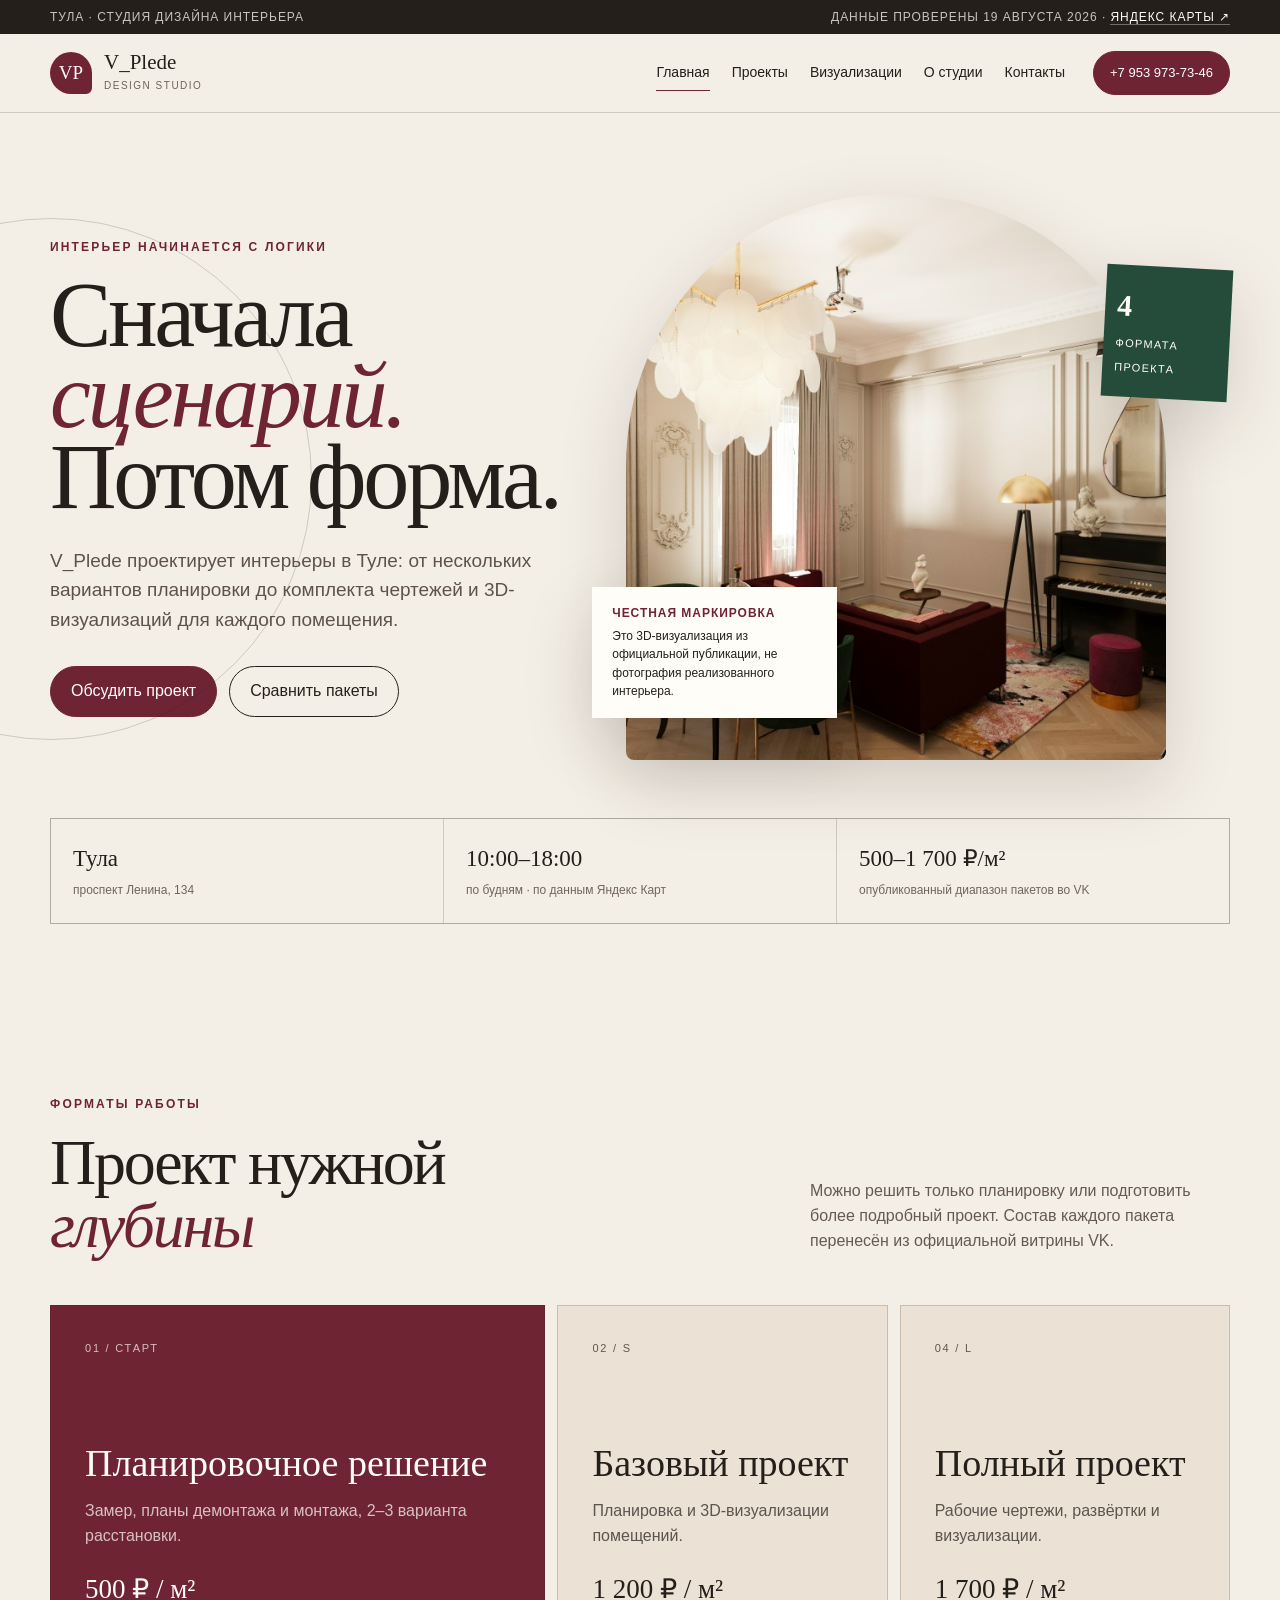
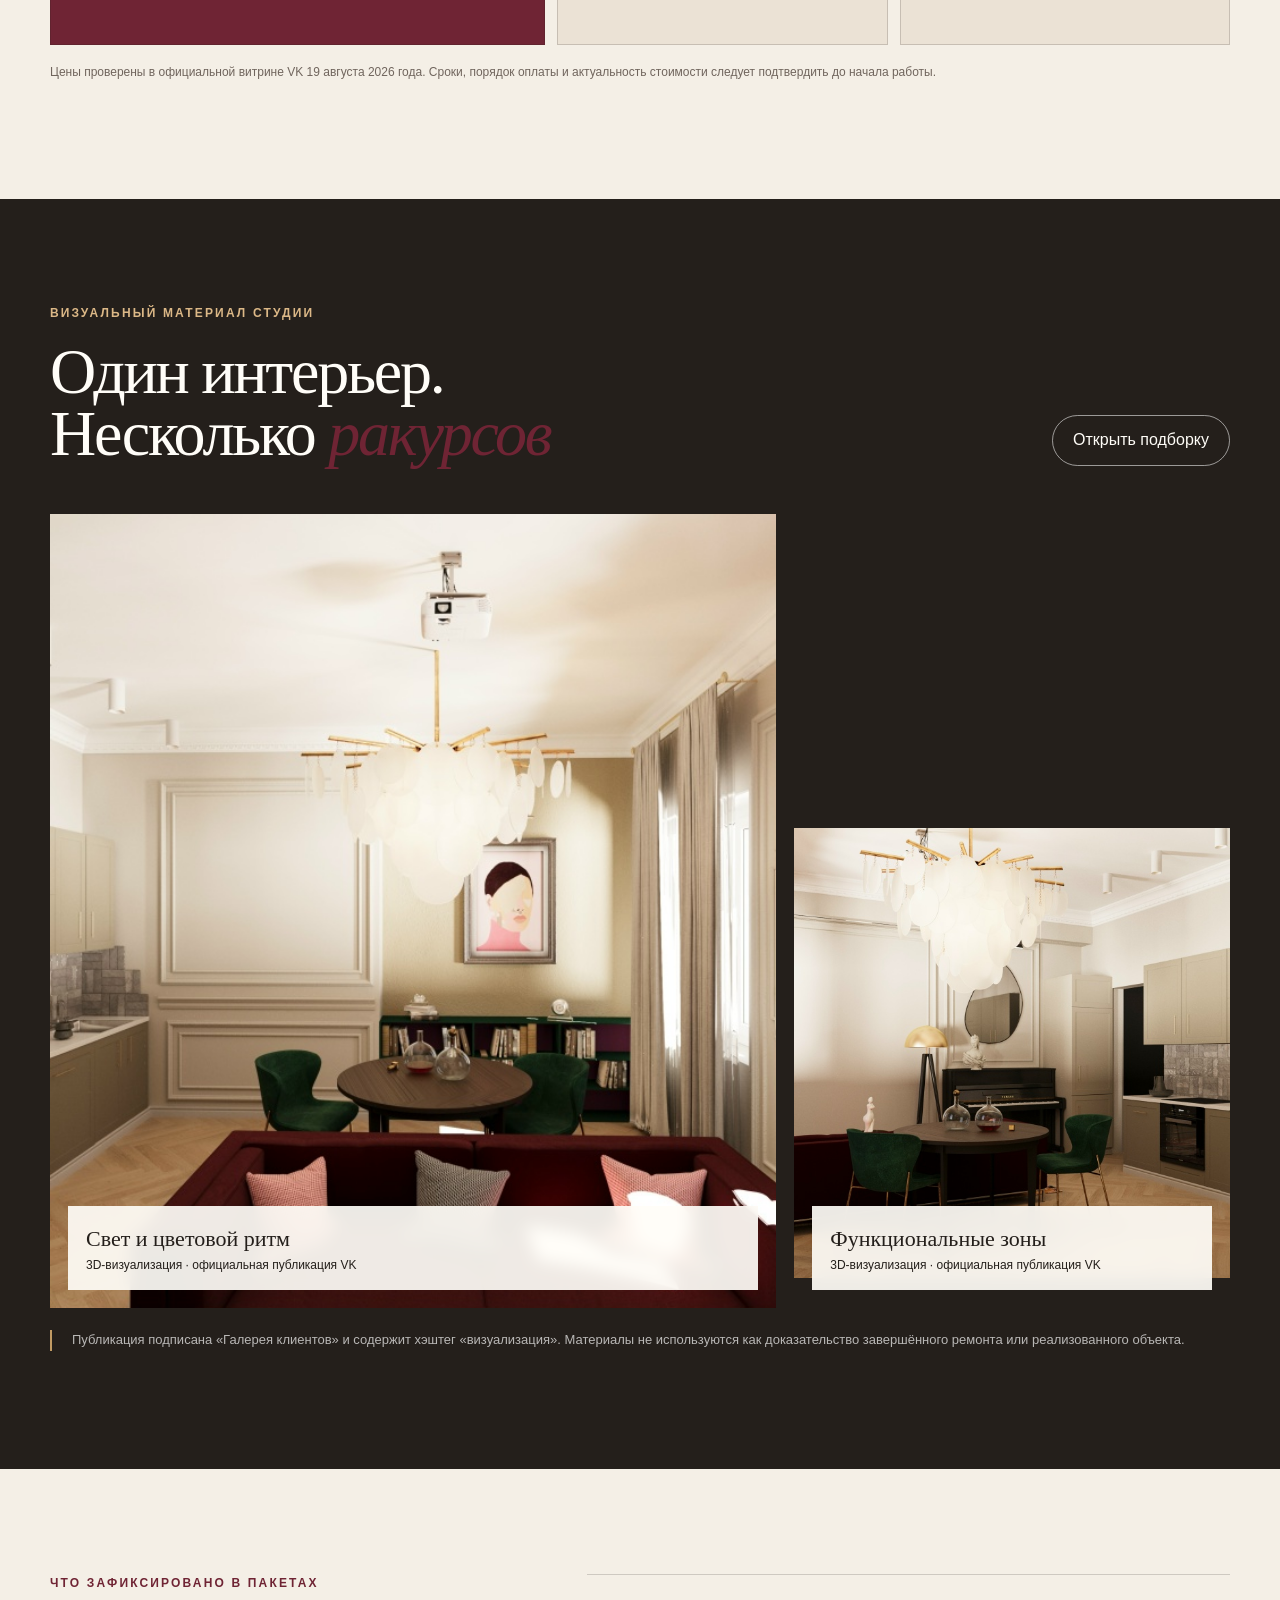
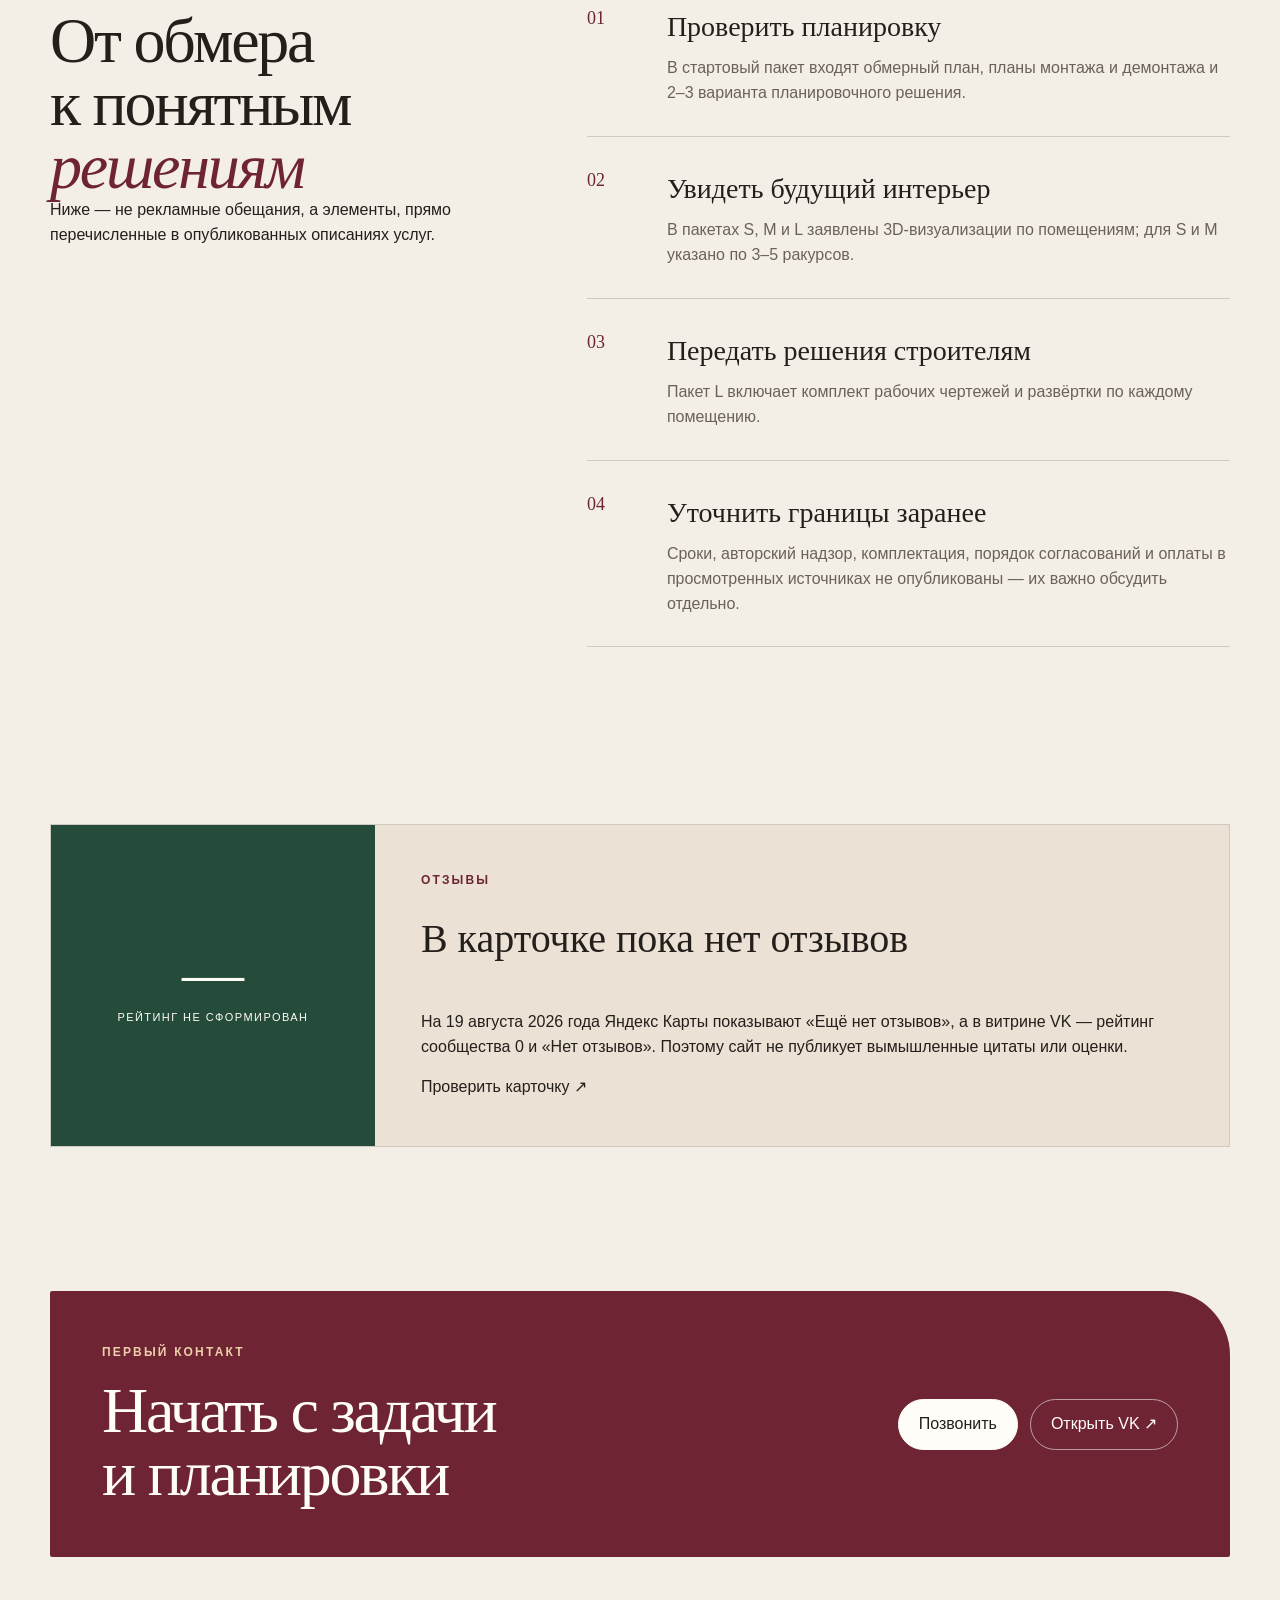
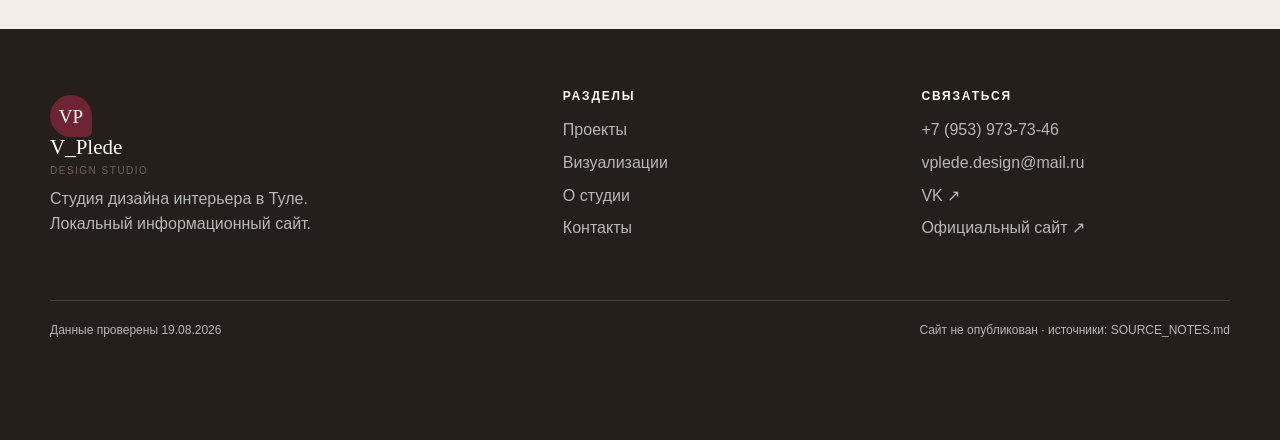
==== index.html @ 6b6b7b4a "Add files via upload" ====
<!doctype html>
<html lang="ru">
<head>
  <meta charset="utf-8">
  <meta name="viewport" content="width=device-width,initial-scale=1">
  <meta name="description" content="V_Plede — студия дизайна интерьера в Туле. Планировочные решения и дизайн-проекты с 3D-визуализациями и рабочей документацией.">
  <title>V_Plede — студия дизайна интерьера в Туле</title>
  <link rel="stylesheet" href="styles.css?v=20260819">
  <script src="script.js?v=20260819" defer></script>
</head>
<body>
  <div class="source-bar"><div class="container"><span>Тула · студия дизайна интерьера</span><span>Данные проверены 19 августа 2026 · <a href="https://yandex.ru/maps/org/v_plede/76972778431/" target="_blank" rel="noopener">Яндекс Карты ↗</a></span></div></div>
  <header class="header"><div class="container nav"><a class="brand" href="index.html"><span class="brand-mark">VP</span><span class="brand-copy"><strong>V_Plede</strong><small>design studio</small></span></a><button class="menu-toggle" type="button" aria-label="Открыть меню" aria-expanded="false">Меню</button><nav class="navlinks" aria-label="Основная навигация"><a aria-current="page" href="index.html">Главная</a><a href="services.html">Проекты</a><a href="portfolio.html">Визуализации</a><a href="about.html">О студии</a><a href="contacts.html">Контакты</a></nav><a class="nav-cta" href="tel:+79539737346">+7 953 973-73-46</a></div></header>
  <main>
    <section class="hero"><div class="container"><div class="hero-grid"><div class="hero-copy reveal"><p class="eyebrow">интерьер начинается с логики</p><h1>Сначала<br><em>сценарий.</em><br>Потом форма.</h1><p class="lead">V_Plede проектирует интерьеры в Туле: от нескольких вариантов планировки до комплекта чертежей и 3D-визуализаций для каждого помещения.</p><div class="actions"><a class="btn primary" href="tel:+79539737346">Обсудить проект</a><a class="btn" href="services.html">Сравнить пакеты</a></div></div><div class="hero-media reveal"><div class="frame-main"><img src="assets/images/client-gallery-01.jpg" alt="Интерьерная 3D-визуализация кухни-гостиной из публикации V_Plede во VK"></div><div class="swatch"><strong>4</strong><span>формата проекта</span></div><div class="media-caption"><b>Честная маркировка</b>Это 3D-визуализация из официальной публикации, не фотография реализованного интерьера.</div></div></div><div class="hero-facts reveal"><div><b>Тула</b><span>проспект Ленина, 134</span></div><div><b>10:00–18:00</b><span>по будням · по данным Яндекс Карт</span></div><div><b>500–1 700 ₽/м²</b><span>опубликованный диапазон пакетов во VK</span></div></div></div></section>

    <section class="section"><div class="container"><div class="section-head reveal"><div><p class="eyebrow">форматы работы</p><h2>Проект нужной<br><em>глубины</em></h2></div><p>Можно решить только планировку или подготовить более подробный проект. Состав каждого пакета перенесён из официальной витрины VK.</p></div><div class="package-preview"><a class="package-card reveal" href="services.html#planning"><span class="code">01 / старт</span><h3>Планировочное решение</h3><p>Замер, планы демонтажа и монтажа, 2–3 варианта расстановки.</p><span class="price">500 ₽ / м²</span></a><a class="package-card reveal" href="services.html#basic"><span class="code">02 / S</span><h3>Базовый проект</h3><p>Планировка и 3D-визуализации помещений.</p><span class="price">1 200 ₽ / м²</span></a><a class="package-card reveal" href="services.html#full"><span class="code">04 / L</span><h3>Полный проект</h3><p>Рабочие чертежи, развёртки и визуализации.</p><span class="price">1 700 ₽ / м²</span></a></div><p class="price-note">Цены проверены в официальной витрине VK 19 августа 2026 года. Сроки, порядок оплаты и актуальность стоимости следует подтвердить до начала работы.</p></div></section>

    <section class="section ink"><div class="container"><div class="section-head reveal"><div><p class="eyebrow">визуальный материал студии</p><h2>Один интерьер.<br>Несколько <em>ракурсов</em></h2></div><a class="btn ghost-light" href="portfolio.html">Открыть подборку</a></div><div class="visual-grid"><a class="visual-card reveal" href="portfolio.html"><img src="assets/images/client-gallery-02.jpg" alt="3D-визуализация зоны гостиной и кухни V_Plede"><span class="visual-label"><strong>Свет и цветовой ритм</strong>3D-визуализация · официальная публикация VK</span></a><a class="visual-card reveal" href="portfolio.html"><img src="assets/images/client-gallery-04.jpg" alt="3D-визуализация столовой зоны и кухни V_Plede"><span class="visual-label"><strong>Функциональные зоны</strong>3D-визуализация · официальная публикация VK</span></a></div><p class="proof-note">Публикация подписана «Галерея клиентов» и содержит хэштег «визуализация». Материалы не используются как доказательство завершённого ремонта или реализованного объекта.</p></div></section>

    <section class="section"><div class="container split"><div class="sticky reveal"><p class="eyebrow">что зафиксировано в пакетах</p><h2>От обмера<br>к понятным<br><em>решениям</em></h2><p>Ниже — не рекламные обещания, а элементы, прямо перечисленные в опубликованных описаниях услуг.</p></div><div class="principles"><article class="principle reveal"><span>01</span><div><h3>Проверить планировку</h3><p>В стартовый пакет входят обмерный план, планы монтажа и демонтажа и 2–3 варианта планировочного решения.</p></div></article><article class="principle reveal"><span>02</span><div><h3>Увидеть будущий интерьер</h3><p>В пакетах S, M и L заявлены 3D-визуализации по помещениям; для S и M указано по 3–5 ракурсов.</p></div></article><article class="principle reveal"><span>03</span><div><h3>Передать решения строителям</h3><p>Пакет L включает комплект рабочих чертежей и развёртки по каждому помещению.</p></div></article><article class="principle reveal"><span>04</span><div><h3>Уточнить границы заранее</h3><p>Сроки, авторский надзор, комплектация, порядок согласований и оплаты в просмотренных источниках не опубликованы — их важно обсудить отдельно.</p></div></article></div></div></section>

    <section class="section compact"><div class="container"><div class="status-panel reveal"><div class="status-score"><div><strong>—</strong><span>рейтинг не сформирован</span></div></div><div class="status-copy"><p class="eyebrow">отзывы</p><h3>В карточке пока нет отзывов</h3><p>На 19 августа 2026 года Яндекс Карты показывают «Ещё нет отзывов», а в витрине VK — рейтинг сообщества 0 и «Нет отзывов». Поэтому сайт не публикует вымышленные цитаты или оценки.</p><a href="https://yandex.ru/maps/org/v_plede/76972778431/?tab=reviews" target="_blank" rel="noopener">Проверить карточку ↗</a></div></div></div></section>

    <section class="section compact"><div class="container"><div class="cta reveal"><div><p class="eyebrow">первый контакт</p><h2>Начать с задачи<br>и планировки</h2></div><div class="actions"><a class="btn light" href="tel:+79539737346">Позвонить</a><a class="btn ghost-light" href="https://vk.ru/v_plede.design" target="_blank" rel="noopener">Открыть VK ↗</a></div></div></div></section>
  </main>
  <footer class="footer"><div class="container"><div class="footer-grid"><div><a class="brand" href="index.html"><span class="brand-mark">VP</span><span class="brand-copy"><strong>V_Plede</strong><small>design studio</small></span></a><p>Студия дизайна интерьера в Туле.<br>Локальный информационный сайт.</p></div><div><h3>Разделы</h3><a href="services.html">Проекты</a><a href="portfolio.html">Визуализации</a><a href="about.html">О студии</a><a href="contacts.html">Контакты</a></div><div><h3>Связаться</h3><a href="tel:+79539737346">+7 (953) 973-73-46</a><a href="mailto:vplede.design@mail.ru">vplede.design@mail.ru</a><a href="https://vk.ru/v_plede.design" target="_blank" rel="noopener">VK ↗</a><a href="https://www.vplede-design.ru/" target="_blank" rel="noopener">Официальный сайт ↗</a></div></div><div class="footer-bottom"><span>Данные проверены 19.08.2026</span><span>Сайт не опубликован · источники: SOURCE_NOTES.md</span></div></div></footer>
  <div class="mobile-actions" aria-label="Быстрые действия"><a href="tel:+79539737346">Позвонить</a><a href="https://vk.ru/v_plede.design" target="_blank" rel="noopener">VK</a><a href="https://yandex.ru/maps/org/v_plede/76972778431/" target="_blank" rel="noopener">Маршрут</a></div>
</body>
</html>
---- styles.css ----
:root {
  --ink: #241f1b;
  --paper: #f4efe6;
  --paper-2: #ebe2d5;
  --wine: #6f2434;
  --wine-dark: #481622;
  --moss: #254c3b;
  --gold: #c19a63;
  --line: rgba(36, 31, 27, .18);
  --white: #fffdf8;
  --shadow: 0 24px 70px rgba(39, 25, 20, .16);
  --sans: "Segoe UI", Arial, sans-serif;
  --serif: Georgia, "Times New Roman", serif;
}

* { box-sizing: border-box; }
html { scroll-behavior: smooth; }
body {
  margin: 0;
  color: var(--ink);
  background: var(--paper);
  font-family: var(--sans);
  font-size: 16px;
  line-height: 1.55;
  overflow-x: hidden;
}
body.menu-open { overflow: hidden; }
img { display: block; width: 100%; }
a { color: inherit; text-decoration: none; }
button, a { -webkit-tap-highlight-color: transparent; }
button { font: inherit; }
:focus-visible { outline: 3px solid var(--gold); outline-offset: 4px; }

.container { width: min(1180px, calc(100% - 48px)); margin: 0 auto; }
.source-bar { background: var(--ink); color: rgba(255,255,255,.74); font-size: 12px; letter-spacing: .08em; text-transform: uppercase; }
.source-bar .container { min-height: 34px; display: flex; align-items: center; justify-content: space-between; gap: 20px; }
.source-bar a { color: var(--white); border-bottom: 1px solid rgba(255,255,255,.35); }

.header { position: sticky; top: 0; z-index: 40; background: rgba(244,239,230,.93); backdrop-filter: blur(18px); border-bottom: 1px solid var(--line); }
.nav { min-height: 78px; display: flex; align-items: center; gap: 28px; }
.brand { display: flex; align-items: center; gap: 12px; margin-right: auto; }
.brand-mark { width: 42px; height: 42px; display: grid; place-items: center; color: var(--white); background: var(--wine); border-radius: 50% 50% 14% 50%; font-family: var(--serif); font-size: 19px; }
.brand-copy strong { display: block; font-family: var(--serif); font-size: 21px; font-weight: 500; line-height: 1; }
.brand-copy small { display: block; margin-top: 5px; color: #6e625a; font-size: 10px; letter-spacing: .15em; text-transform: uppercase; }
.navlinks { display: flex; align-items: center; gap: 22px; font-size: 14px; }
.navlinks a { position: relative; padding: 8px 0; }
.navlinks a::after { content: ""; position: absolute; left: 0; right: 100%; bottom: 1px; height: 1px; background: var(--wine); transition: right .25s ease; }
.navlinks a:hover::after, .navlinks a[aria-current="page"]::after { right: 0; }
.nav-cta { padding: 11px 16px; color: var(--white); background: var(--wine); border: 1px solid var(--wine); border-radius: 999px; font-size: 13px; transition: .25s ease; }
.nav-cta:hover { background: var(--wine-dark); transform: translateY(-2px); }
.menu-toggle { display: none; border: 0; background: transparent; color: var(--ink); font-weight: 600; }

.hero { position: relative; min-height: 760px; padding: 82px 0 66px; overflow: hidden; }
.hero::before { content: ""; position: absolute; width: 520px; height: 520px; border: 1px solid var(--line); border-radius: 50%; left: -210px; top: 105px; }
.hero-grid { display: grid; grid-template-columns: .92fr 1.08fr; gap: 62px; align-items: center; }
.eyebrow { margin: 0 0 18px; color: var(--wine); font-size: 12px; font-weight: 700; letter-spacing: .18em; text-transform: uppercase; }
h1, h2, h3, p { margin-top: 0; }
h1, h2, .display { font-family: var(--serif); font-weight: 400; letter-spacing: -.035em; }
h1 { margin-bottom: 28px; font-size: clamp(64px, 7.2vw, 108px); line-height: .88; }
h1 em, h2 em { color: var(--wine); font-weight: 400; }
.lead { max-width: 610px; color: #5d534c; font-size: 19px; }
.actions { display: flex; flex-wrap: wrap; gap: 12px; margin-top: 32px; }
.btn { min-height: 48px; display: inline-flex; align-items: center; justify-content: center; gap: 10px; padding: 12px 20px; border: 1px solid var(--ink); border-radius: 999px; background: transparent; color: var(--ink); cursor: pointer; transition: .25s ease; }
.btn:hover { transform: translateY(-2px); box-shadow: 0 10px 30px rgba(36,31,27,.12); }
.btn.primary { color: var(--white); background: var(--wine); border-color: var(--wine); }
.btn.light { color: var(--ink); background: var(--white); border-color: var(--white); }
.btn.ghost-light { color: var(--white); border-color: rgba(255,255,255,.55); }
.hero-media { position: relative; min-height: 565px; }
.hero-media .frame-main { position: absolute; inset: 0 64px 0 0; overflow: hidden; border-radius: 48% 48% 8px 8px; box-shadow: var(--shadow); }
.hero-media .frame-main img { height: 100%; object-fit: cover; }
.swatch { position: absolute; right: 0; top: 72px; width: 126px; padding: 18px 12px; background: var(--moss); color: var(--white); box-shadow: var(--shadow); transform: rotate(3deg); }
.swatch strong { display: block; font-family: var(--serif); font-size: 30px; }
.swatch span { font-size: 11px; letter-spacing: .12em; text-transform: uppercase; }
.media-caption { position: absolute; left: -34px; bottom: 42px; max-width: 245px; padding: 17px 20px; background: var(--white); box-shadow: var(--shadow); font-size: 12px; }
.media-caption b { display: block; margin-bottom: 4px; color: var(--wine); letter-spacing: .08em; text-transform: uppercase; }
.hero-facts { display: grid; grid-template-columns: repeat(3, 1fr); gap: 1px; margin-top: 58px; border: 1px solid var(--line); background: var(--line); }
.hero-facts div { min-height: 104px; padding: 22px; background: var(--paper); }
.hero-facts b { display: block; font-family: var(--serif); font-size: 23px; font-weight: 400; }
.hero-facts span { color: #70655d; font-size: 12px; }

.section { padding: 105px 0; }
.section.compact { padding: 72px 0; }
.section-head { display: flex; align-items: end; justify-content: space-between; gap: 40px; margin-bottom: 48px; }
.section-head h2, .split h2, .cta h2 { margin-bottom: 0; font-size: clamp(45px, 5vw, 76px); line-height: .98; }
.section-head > p { max-width: 420px; margin-bottom: 4px; color: #655a52; }
.ink { color: var(--white); background: var(--ink); }
.ink .eyebrow { color: #dcb887; }
.ink p { color: rgba(255,255,255,.68); }

.package-preview { display: grid; grid-template-columns: 1.2fr .8fr .8fr; gap: 12px; }
.package-card { min-height: 340px; display: flex; flex-direction: column; justify-content: space-between; padding: 34px; background: var(--paper-2); border: 1px solid var(--line); transition: .3s ease; }
.package-card:first-child { background: var(--wine); color: var(--white); }
.package-card:hover { transform: translateY(-6px); box-shadow: var(--shadow); }
.package-card .code { font-size: 11px; letter-spacing: .16em; text-transform: uppercase; opacity: .7; }
.package-card h3 { margin: auto 0 16px; font-family: var(--serif); font-size: 38px; font-weight: 400; line-height: 1.02; }
.package-card p { margin-bottom: 20px; opacity: .72; }
.package-card .price { font-family: var(--serif); font-size: 27px; }
.price-note { margin-top: 18px; color: #70655d; font-size: 12px; }

.visual-grid { display: grid; grid-template-columns: 1.25fr .75fr; gap: 18px; }
.visual-card { position: relative; min-height: 610px; overflow: hidden; }
.visual-card + .visual-card { min-height: 480px; align-self: end; }
.visual-card img { height: 100%; object-fit: cover; transition: transform .65s ease; }
.visual-card:hover img { transform: scale(1.025); }
.visual-label { position: absolute; left: 18px; right: 18px; bottom: 18px; padding: 16px 18px; color: var(--ink); background: rgba(255,253,248,.92); backdrop-filter: blur(8px); font-size: 12px; }
.visual-label strong { display: block; font-family: var(--serif); font-size: 22px; font-weight: 400; }
.proof-note { margin-top: 22px; padding-left: 20px; border-left: 2px solid var(--gold); color: rgba(255,255,255,.65); font-size: 13px; }

.split { display: grid; grid-template-columns: .82fr 1.18fr; gap: 90px; }
.sticky { align-self: start; position: sticky; top: 130px; }
.principles { border-top: 1px solid var(--line); }
.principle { display: grid; grid-template-columns: 62px 1fr; gap: 18px; padding: 30px 0; border-bottom: 1px solid var(--line); }
.principle span { color: var(--wine); font-family: var(--serif); font-size: 18px; }
.principle h3 { margin-bottom: 8px; font-family: var(--serif); font-size: 28px; font-weight: 400; }
.principle p { margin-bottom: 0; color: #6c6159; }

.status-panel { display: grid; grid-template-columns: .55fr 1.45fr; border: 1px solid var(--line); }
.status-score { display: grid; place-items: center; min-height: 310px; background: var(--moss); color: var(--white); text-align: center; }
.status-score strong { display: block; font-family: var(--serif); font-size: 62px; font-weight: 400; line-height: 1; }
.status-score span { font-size: 11px; letter-spacing: .13em; text-transform: uppercase; }
.status-copy { padding: 46px; background: var(--paper-2); }
.status-copy h3 { font-family: var(--serif); font-size: 40px; font-weight: 400; }

.cta { display: flex; align-items: center; justify-content: space-between; gap: 40px; padding: 52px; color: var(--white); background: var(--wine); border-radius: 2px 64px 2px 2px; }
.cta .eyebrow { color: #ebcfa9; }
.cta .actions { margin-top: 0; }

.page-hero { padding: 86px 0 70px; border-bottom: 1px solid var(--line); }
.page-hero h1 { max-width: 970px; font-size: clamp(60px, 8vw, 112px); }
.page-hero .lead { max-width: 720px; }
.crumb { margin-bottom: 25px; color: #74695f; font-size: 12px; letter-spacing: .12em; text-transform: uppercase; }

.filters { display: flex; flex-wrap: wrap; gap: 10px; margin-bottom: 34px; }
.filter-btn { padding: 10px 16px; color: var(--ink); background: transparent; border: 1px solid var(--line); border-radius: 999px; cursor: pointer; }
.filter-btn.active, .filter-btn:hover { color: var(--white); background: var(--wine); border-color: var(--wine); }
.service-list { display: grid; gap: 16px; }
.service-item { display: grid; grid-template-columns: 130px 1fr 210px; gap: 30px; align-items: start; padding: 36px; border: 1px solid var(--line); background: rgba(255,255,255,.2); transition: .3s ease; }
.service-item:hover { background: var(--paper-2); }
.service-item[hidden] { display: none; }
.service-item .service-code { color: var(--wine); font-size: 12px; font-weight: 700; letter-spacing: .15em; }
.service-item h2 { margin-bottom: 12px; font-size: 39px; }
.service-item ul { margin: 18px 0 0; padding-left: 18px; color: #5f554d; }
.service-price { text-align: right; }
.service-price strong { display: block; font-family: var(--serif); font-size: 31px; font-weight: 400; }
.service-price span { color: #756a61; font-size: 12px; }

.gallery-grid { display: grid; grid-template-columns: repeat(12, 1fr); gap: 16px; }
.gallery-card { grid-column: span 6; position: relative; min-height: 600px; padding: 0; overflow: hidden; border: 0; background: #ddd; cursor: zoom-in; }
.gallery-card:nth-child(2), .gallery-card:nth-child(3) { min-height: 480px; }
.gallery-card img { height: 100%; object-fit: cover; transition: transform .55s ease; }
.gallery-card:hover img { transform: scale(1.025); }
.gallery-card span { position: absolute; left: 14px; bottom: 14px; padding: 9px 12px; background: rgba(255,253,248,.94); color: var(--ink); font-size: 11px; letter-spacing: .08em; text-transform: uppercase; }
.lightbox { display: none; position: fixed; inset: 0; z-index: 100; padding: 28px; background: rgba(20,16,14,.94); }
.lightbox.open { display: grid; place-items: center; }
.lightbox img { width: auto; max-width: min(94vw, 1080px); max-height: 84vh; object-fit: contain; }
.lightbox-close { position: absolute; right: 25px; top: 20px; width: 46px; height: 46px; color: var(--white); background: transparent; border: 1px solid rgba(255,255,255,.4); border-radius: 50%; cursor: pointer; font-size: 22px; }
.lightbox-caption { max-width: 900px; margin-top: 12px; color: rgba(255,255,255,.75); font-size: 12px; text-align: center; }

.bio-grid { display: grid; grid-template-columns: .75fr 1.25fr; gap: 74px; align-items: start; }
.bio-aside { padding: 32px; color: var(--white); background: var(--moss); }
.bio-aside strong { display: block; margin-bottom: 10px; font-family: var(--serif); font-size: 34px; font-weight: 400; }
.bio-copy h2 { font-size: clamp(46px, 5vw, 73px); }
.evidence { display: grid; grid-template-columns: repeat(2, 1fr); gap: 14px; margin-top: 38px; }
.evidence article { padding: 25px; border: 1px solid var(--line); }
.evidence h3 { font-family: var(--serif); font-size: 24px; font-weight: 400; }
.evidence p { margin-bottom: 0; color: #6b6058; }

.contact-grid { display: grid; grid-template-columns: 1.08fr .92fr; gap: 18px; }
.contact-card { min-height: 420px; padding: 42px; border: 1px solid var(--line); background: var(--paper-2); }
.contact-card.dark { color: var(--white); background: var(--ink); }
.contact-card h2 { font-size: clamp(42px, 5vw, 67px); }
.contact-list { list-style: none; margin: 28px 0 0; padding: 0; }
.contact-list li { display: flex; justify-content: space-between; gap: 28px; padding: 15px 0; border-bottom: 1px solid currentColor; border-color: rgba(127,110,98,.28); }
.contact-list span { color: #786c63; }
.dark .contact-list span { color: rgba(255,255,255,.55); }
.schedule { display: grid; grid-template-columns: 1fr auto; gap: 8px 20px; margin-top: 30px; }
.schedule span:nth-child(even) { text-align: right; }

.footer { padding: 58px 0 100px; color: rgba(255,255,255,.68); background: var(--ink); }
.footer-grid { display: grid; grid-template-columns: 1.2fr .8fr .8fr; gap: 50px; }
.footer .brand-copy strong { color: var(--white); }
.footer h3 { color: var(--white); font-size: 12px; letter-spacing: .15em; text-transform: uppercase; }
.footer a { display: block; width: fit-content; margin: 8px 0; }
.footer a:hover { color: var(--white); }
.footer-bottom { display: flex; justify-content: space-between; gap: 20px; margin-top: 48px; padding-top: 20px; border-top: 1px solid rgba(255,255,255,.15); font-size: 12px; }
.mobile-actions { display: none; }

.reveal { opacity: 0; transform: translateY(18px); transition: opacity .65s ease, transform .65s ease; }
.reveal.visible { opacity: 1; transform: none; }

@media (max-width: 980px) {
  .navlinks, .nav-cta { display: none; }
  .menu-toggle { display: block; }
  .navlinks.open { display: flex; position: fixed; inset: 112px 0 auto; height: calc(100vh - 112px); padding: 34px 24px 120px; align-items: flex-start; flex-direction: column; background: var(--paper); font-family: var(--serif); font-size: 30px; overflow: auto; }
  .hero { min-height: 0; }
  .hero-grid, .split, .bio-grid, .contact-grid { grid-template-columns: 1fr; }
  .hero-media { min-height: 620px; }
  .hero-copy { order: 1; }
  .hero-media { order: 2; }
  .package-preview { grid-template-columns: 1fr 1fr; }
  .package-card:first-child { grid-column: span 2; }
  .sticky { position: static; }
  .status-panel { grid-template-columns: 1fr; }
  .status-score { min-height: 200px; }
  .service-item { grid-template-columns: 90px 1fr; }
  .service-price { grid-column: 2; text-align: left; }
  .footer-grid { grid-template-columns: 1fr 1fr; }
}

@media (max-width: 700px) {
  body { padding-bottom: 66px; }
  .container { width: min(100% - 28px, 1180px); }
  .source-bar .container { min-height: 40px; justify-content: center; text-align: center; }
  .source-bar span:last-child { display: none; }
  .nav { min-height: 68px; }
  .brand-copy strong { font-size: 18px; }
  .brand-mark { width: 36px; height: 36px; }
  .header { top: 0; }
  .navlinks.open { inset: 108px 0 auto; height: calc(100vh - 108px); }
  .hero { padding: 55px 0 42px; }
  h1 { font-size: clamp(54px, 16vw, 76px); }
  .lead { font-size: 17px; }
  .hero-grid { gap: 44px; }
  .hero-media { min-height: 500px; }
  .hero-media .frame-main { right: 28px; }
  .swatch { width: 100px; padding: 13px 10px; }
  .media-caption { left: 10px; bottom: 18px; max-width: 225px; }
  .hero-facts { grid-template-columns: 1fr; margin-top: 34px; }
  .hero-facts div { min-height: 80px; }
  .section { padding: 72px 0; }
  .section-head { display: block; }
  .section-head > p { margin-top: 20px; }
  .section-head h2, .split h2 { font-size: 46px; }
  .cta h2 { font-size: 39px; }
  .package-preview { grid-template-columns: 1fr; }
  .package-card:first-child { grid-column: auto; }
  .package-card { min-height: 300px; }
  .visual-grid { grid-template-columns: 1fr; }
  .visual-card, .visual-card + .visual-card { min-height: 520px; }
  .status-copy { padding: 30px 24px; }
  .status-copy h3 { font-size: 32px; }
  .cta { display: block; padding: 38px 24px; border-radius: 2px 40px 2px 2px; }
  .cta .actions { margin-top: 28px; }
  .page-hero { padding: 58px 0 50px; }
  .page-hero h1 { font-size: 56px; }
  .service-item { grid-template-columns: 1fr; padding: 26px 20px; }
  .service-price { grid-column: auto; }
  .service-item h2 { font-size: 34px; }
  .gallery-grid { display: block; }
  .gallery-card, .gallery-card:nth-child(2), .gallery-card:nth-child(3) { width: 100%; min-height: 500px; margin-bottom: 14px; }
  .evidence { grid-template-columns: 1fr; }
  .contact-card { min-height: 0; padding: 30px 22px; }
  .contact-list li { display: block; }
  .contact-list span { display: block; margin-bottom: 3px; }
  .footer-grid { grid-template-columns: 1fr; }
  .footer-bottom { display: block; }
  .mobile-actions { display: grid; position: fixed; z-index: 60; left: 0; right: 0; bottom: 0; grid-template-columns: repeat(3, 1fr); min-height: 66px; color: var(--white); background: var(--wine-dark); box-shadow: 0 -10px 30px rgba(0,0,0,.2); }
  .mobile-actions a { display: grid; place-items: center; padding: 8px 5px; border-right: 1px solid rgba(255,255,255,.18); font-size: 12px; text-align: center; }
}

@media (prefers-reduced-motion: reduce) {
  html { scroll-behavior: auto; }
  *, *::before, *::after { animation-duration: .01ms !important; transition-duration: .01ms !important; }
  .reveal { opacity: 1; transform: none; }
}
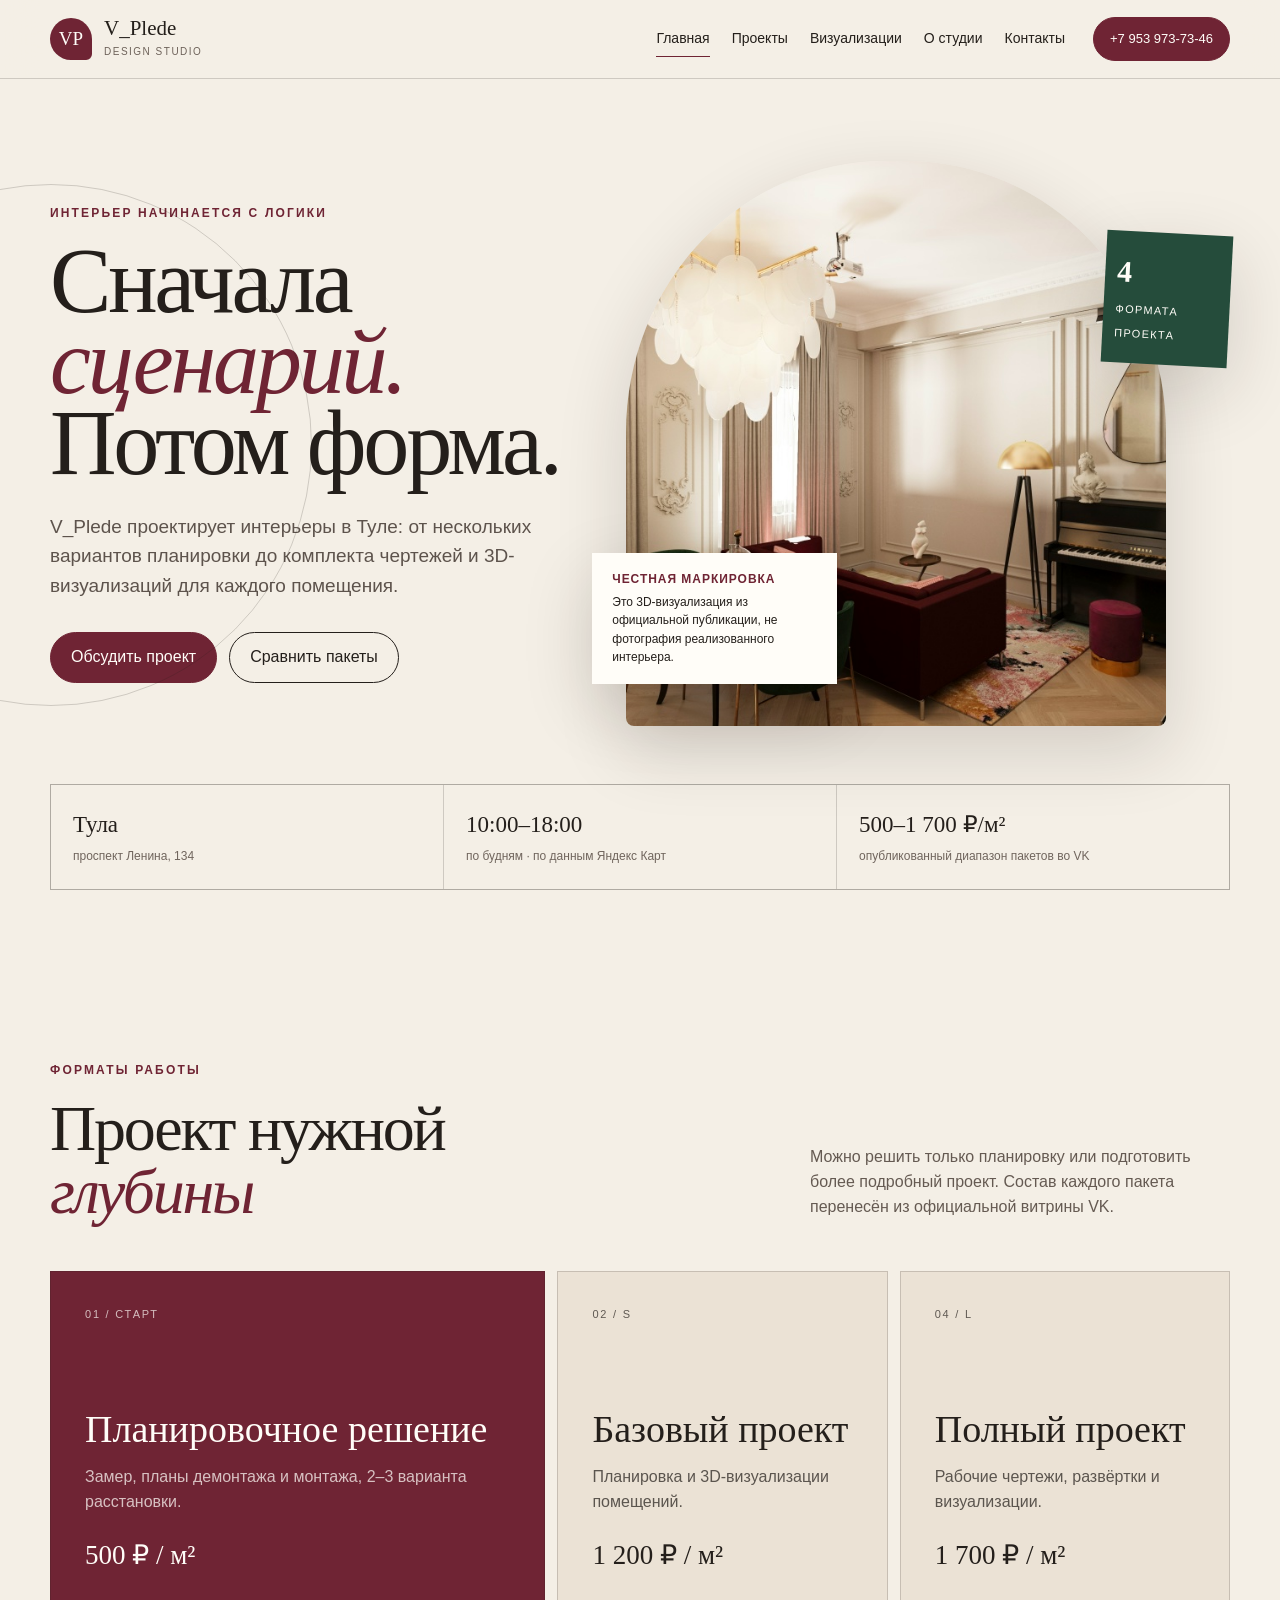
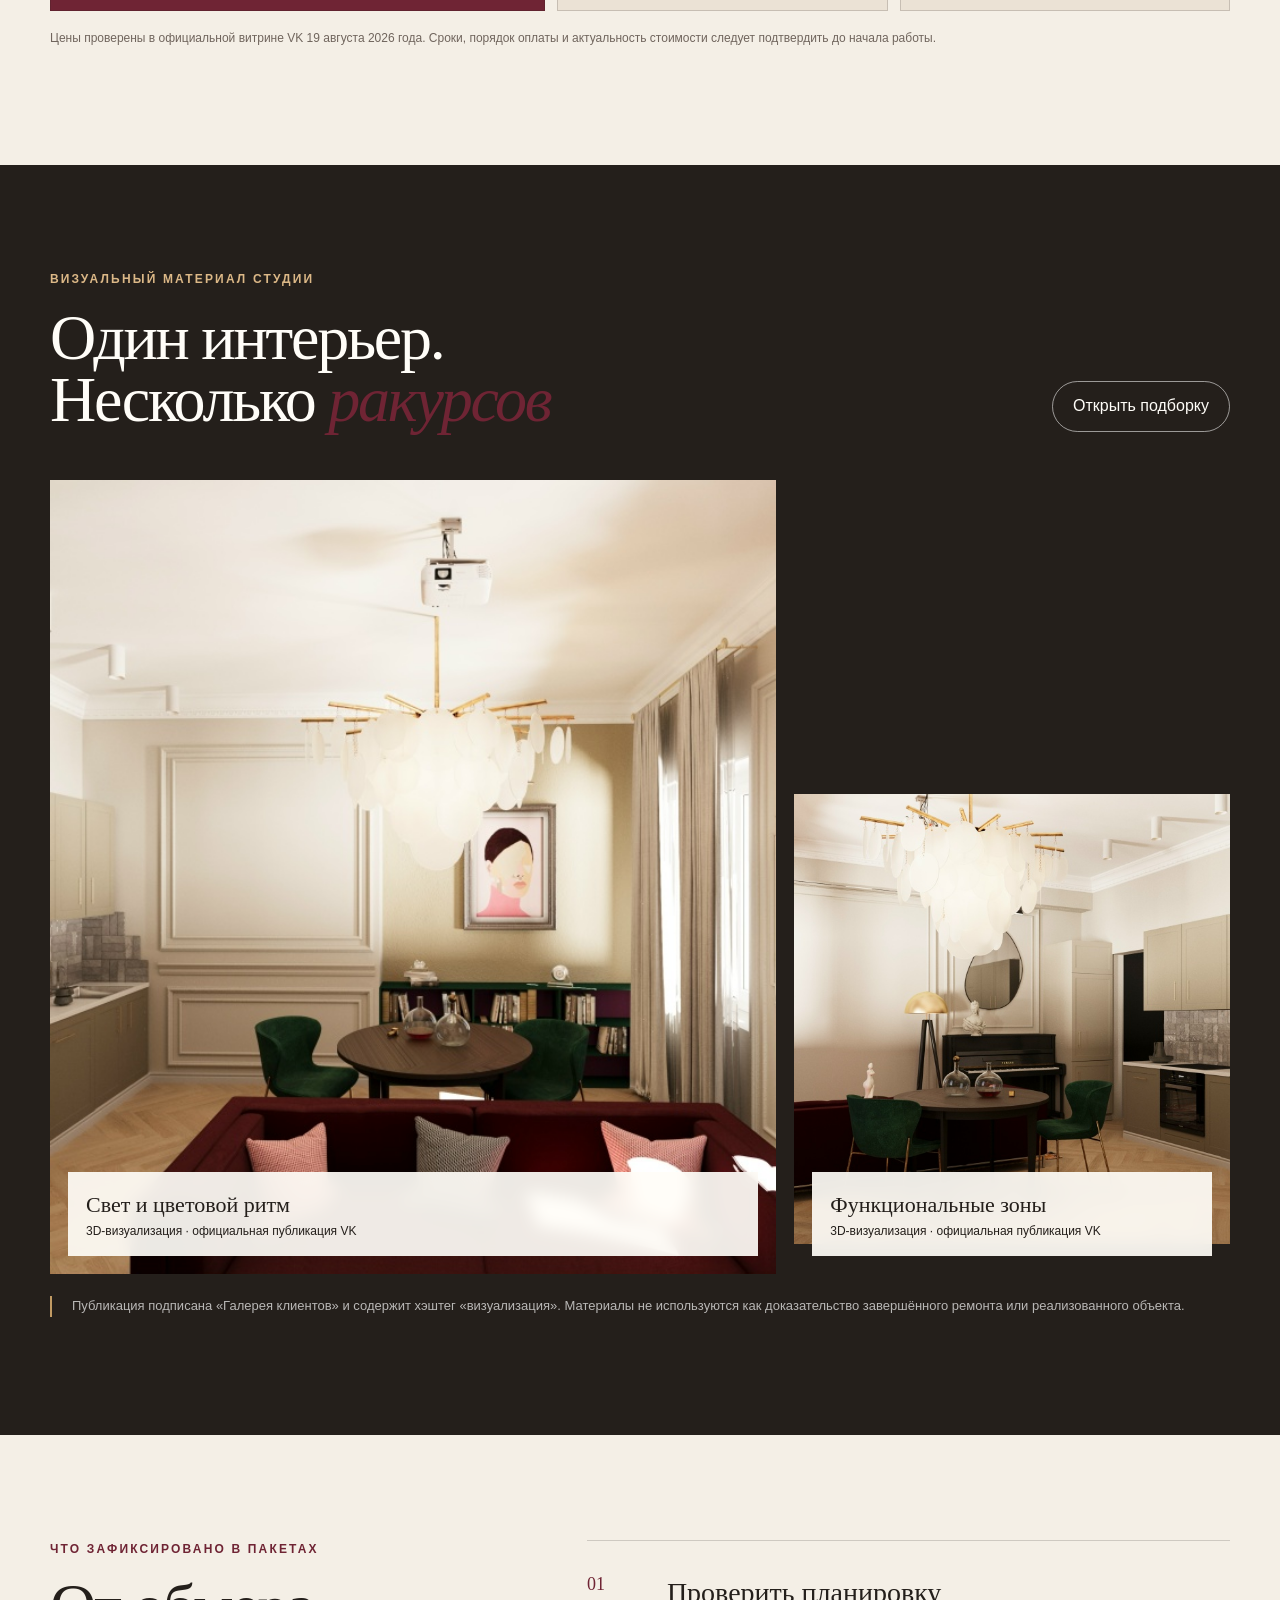
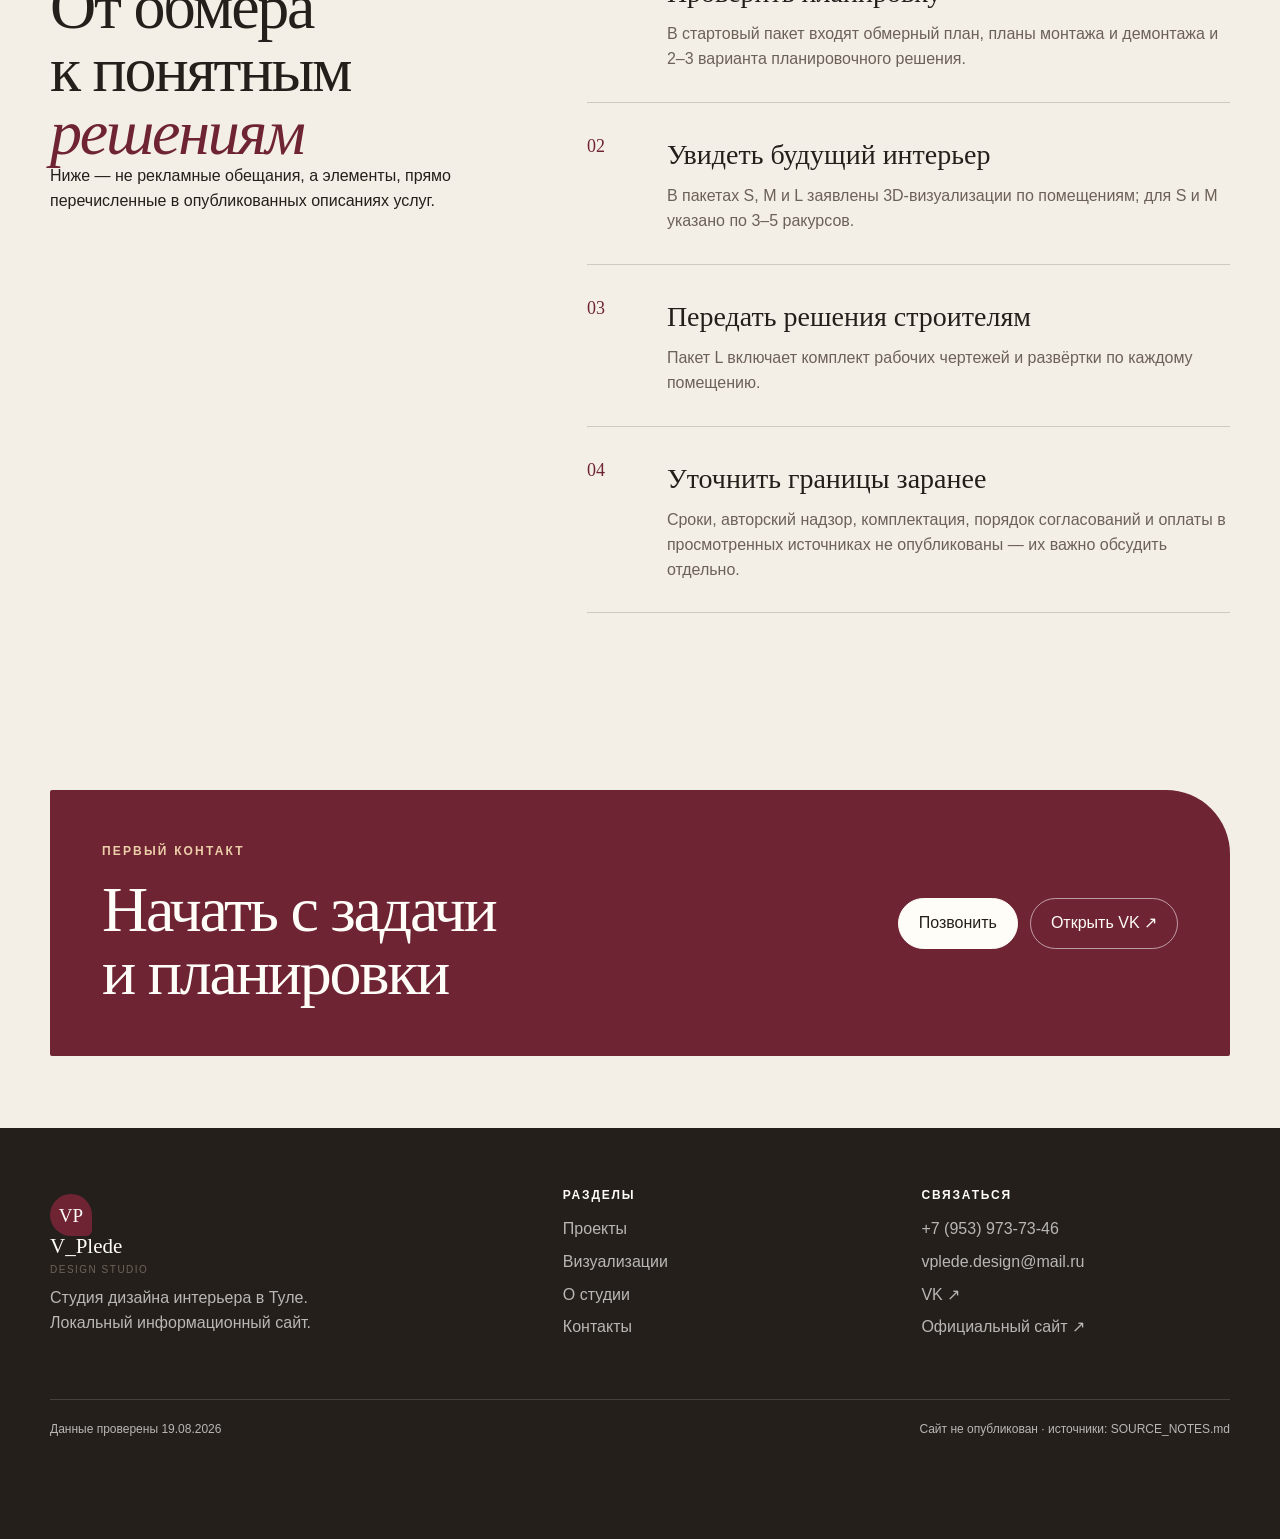
==== commit 065276ae: "Add files via upload" ====
--- a/index.html
+++ b/index.html
@@ -9,7 +9,6 @@
   <script src="script.js?v=20260819" defer></script>
 </head>
 <body>
-  <div class="source-bar"><div class="container"><span>Тула · студия дизайна интерьера</span><span>Данные проверены 19 августа 2026 · <a href="https://yandex.ru/maps/org/v_plede/76972778431/" target="_blank" rel="noopener">Яндекс Карты ↗</a></span></div></div>
   <header class="header"><div class="container nav"><a class="brand" href="index.html"><span class="brand-mark">VP</span><span class="brand-copy"><strong>V_Plede</strong><small>design studio</small></span></a><button class="menu-toggle" type="button" aria-label="Открыть меню" aria-expanded="false">Меню</button><nav class="navlinks" aria-label="Основная навигация"><a aria-current="page" href="index.html">Главная</a><a href="services.html">Проекты</a><a href="portfolio.html">Визуализации</a><a href="about.html">О студии</a><a href="contacts.html">Контакты</a></nav><a class="nav-cta" href="tel:+79539737346">+7 953 973-73-46</a></div></header>
   <main>
     <section class="hero"><div class="container"><div class="hero-grid"><div class="hero-copy reveal"><p class="eyebrow">интерьер начинается с логики</p><h1>Сначала<br><em>сценарий.</em><br>Потом форма.</h1><p class="lead">V_Plede проектирует интерьеры в Туле: от нескольких вариантов планировки до комплекта чертежей и 3D-визуализаций для каждого помещения.</p><div class="actions"><a class="btn primary" href="tel:+79539737346">Обсудить проект</a><a class="btn" href="services.html">Сравнить пакеты</a></div></div><div class="hero-media reveal"><div class="frame-main"><img src="assets/images/client-gallery-01.jpg" alt="Интерьерная 3D-визуализация кухни-гостиной из публикации V_Plede во VK"></div><div class="swatch"><strong>4</strong><span>формата проекта</span></div><div class="media-caption"><b>Честная маркировка</b>Это 3D-визуализация из официальной публикации, не фотография реализованного интерьера.</div></div></div><div class="hero-facts reveal"><div><b>Тула</b><span>проспект Ленина, 134</span></div><div><b>10:00–18:00</b><span>по будням · по данным Яндекс Карт</span></div><div><b>500–1 700 ₽/м²</b><span>опубликованный диапазон пакетов во VK</span></div></div></div></section>
@@ -20,12 +19,9 @@
 
     <section class="section"><div class="container split"><div class="sticky reveal"><p class="eyebrow">что зафиксировано в пакетах</p><h2>От обмера<br>к понятным<br><em>решениям</em></h2><p>Ниже — не рекламные обещания, а элементы, прямо перечисленные в опубликованных описаниях услуг.</p></div><div class="principles"><article class="principle reveal"><span>01</span><div><h3>Проверить планировку</h3><p>В стартовый пакет входят обмерный план, планы монтажа и демонтажа и 2–3 варианта планировочного решения.</p></div></article><article class="principle reveal"><span>02</span><div><h3>Увидеть будущий интерьер</h3><p>В пакетах S, M и L заявлены 3D-визуализации по помещениям; для S и M указано по 3–5 ракурсов.</p></div></article><article class="principle reveal"><span>03</span><div><h3>Передать решения строителям</h3><p>Пакет L включает комплект рабочих чертежей и развёртки по каждому помещению.</p></div></article><article class="principle reveal"><span>04</span><div><h3>Уточнить границы заранее</h3><p>Сроки, авторский надзор, комплектация, порядок согласований и оплаты в просмотренных источниках не опубликованы — их важно обсудить отдельно.</p></div></article></div></div></section>
 
-    <section class="section compact"><div class="container"><div class="status-panel reveal"><div class="status-score"><div><strong>—</strong><span>рейтинг не сформирован</span></div></div><div class="status-copy"><p class="eyebrow">отзывы</p><h3>В карточке пока нет отзывов</h3><p>На 19 августа 2026 года Яндекс Карты показывают «Ещё нет отзывов», а в витрине VK — рейтинг сообщества 0 и «Нет отзывов». Поэтому сайт не публикует вымышленные цитаты или оценки.</p><a href="https://yandex.ru/maps/org/v_plede/76972778431/?tab=reviews" target="_blank" rel="noopener">Проверить карточку ↗</a></div></div></div></section>
-
     <section class="section compact"><div class="container"><div class="cta reveal"><div><p class="eyebrow">первый контакт</p><h2>Начать с задачи<br>и планировки</h2></div><div class="actions"><a class="btn light" href="tel:+79539737346">Позвонить</a><a class="btn ghost-light" href="https://vk.ru/v_plede.design" target="_blank" rel="noopener">Открыть VK ↗</a></div></div></div></section>
   </main>
   <footer class="footer"><div class="container"><div class="footer-grid"><div><a class="brand" href="index.html"><span class="brand-mark">VP</span><span class="brand-copy"><strong>V_Plede</strong><small>design studio</small></span></a><p>Студия дизайна интерьера в Туле.<br>Локальный информационный сайт.</p></div><div><h3>Разделы</h3><a href="services.html">Проекты</a><a href="portfolio.html">Визуализации</a><a href="about.html">О студии</a><a href="contacts.html">Контакты</a></div><div><h3>Связаться</h3><a href="tel:+79539737346">+7 (953) 973-73-46</a><a href="mailto:vplede.design@mail.ru">vplede.design@mail.ru</a><a href="https://vk.ru/v_plede.design" target="_blank" rel="noopener">VK ↗</a><a href="https://www.vplede-design.ru/" target="_blank" rel="noopener">Официальный сайт ↗</a></div></div><div class="footer-bottom"><span>Данные проверены 19.08.2026</span><span>Сайт не опубликован · источники: SOURCE_NOTES.md</span></div></div></footer>
   <div class="mobile-actions" aria-label="Быстрые действия"><a href="tel:+79539737346">Позвонить</a><a href="https://vk.ru/v_plede.design" target="_blank" rel="noopener">VK</a><a href="https://yandex.ru/maps/org/v_plede/76972778431/" target="_blank" rel="noopener">Маршрут</a></div>
 </body>
 </html>
-
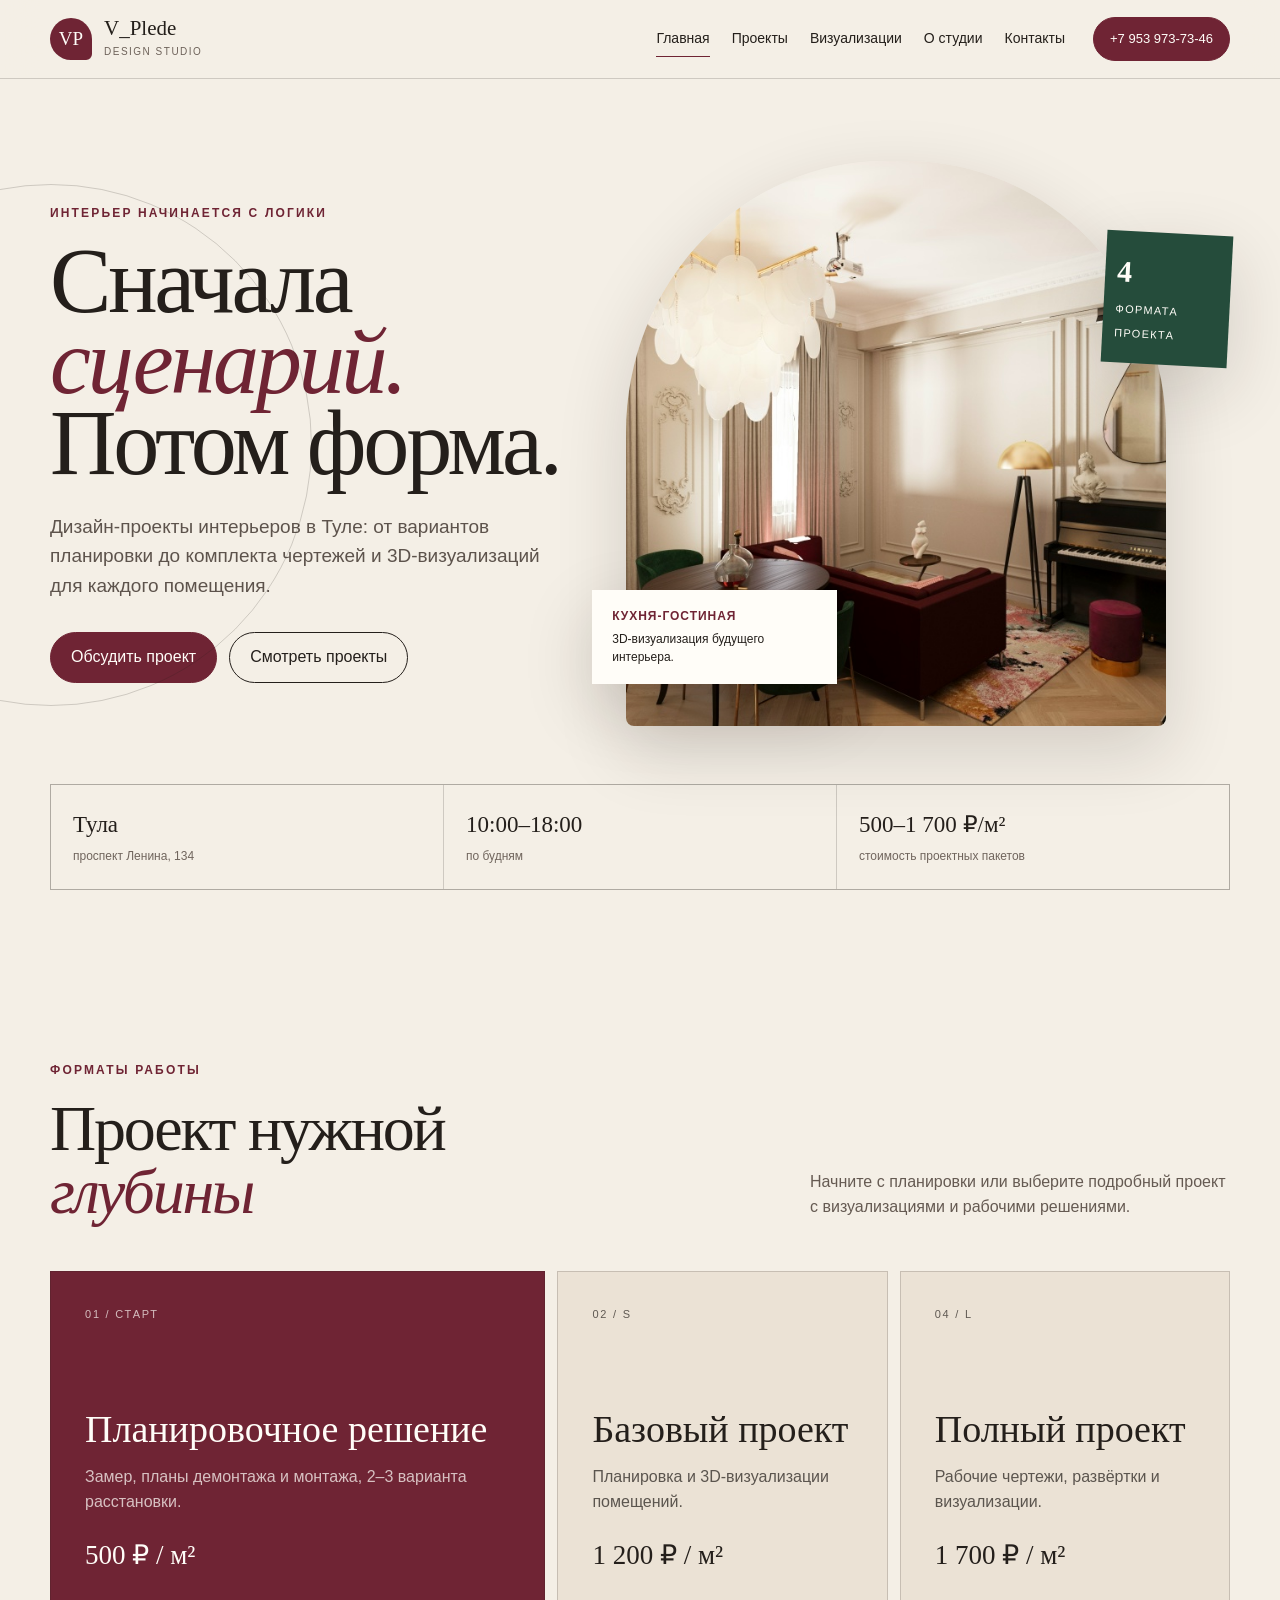
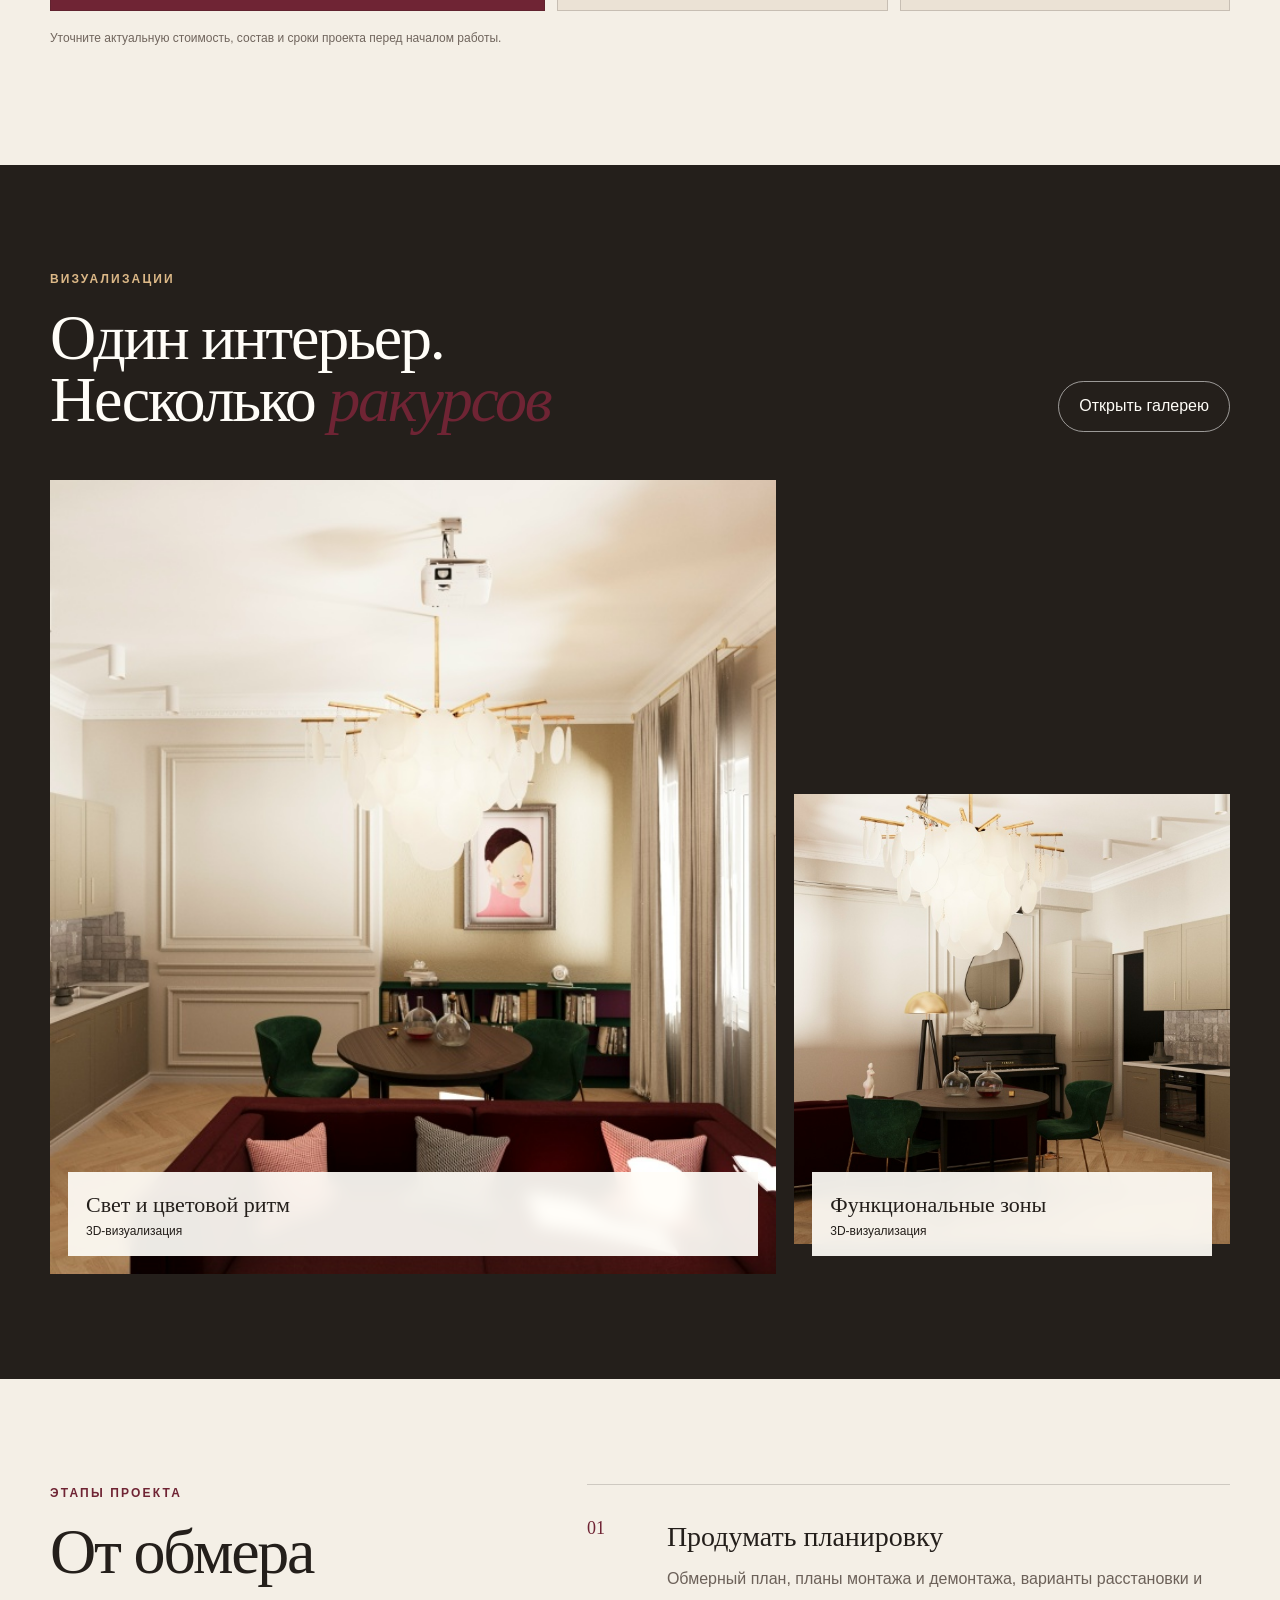
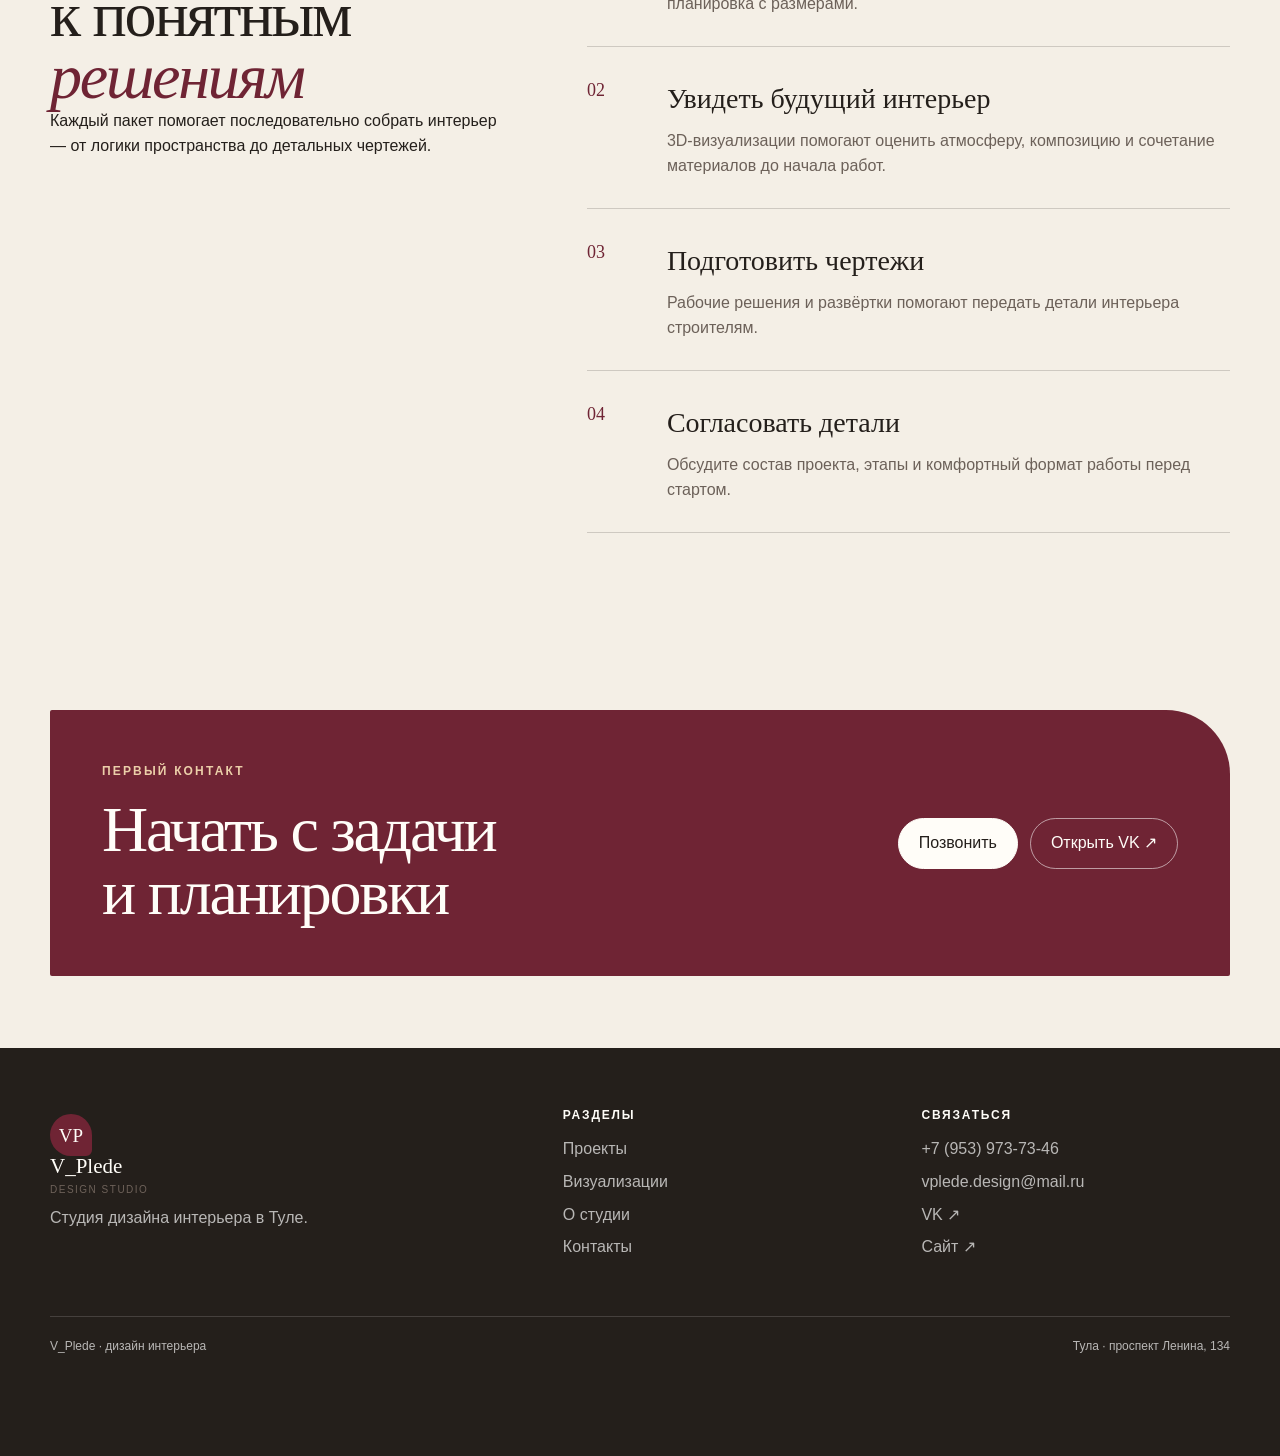
==== commit 2b21667b: "Add files via upload" ====
--- a/index.html
+++ b/index.html
@@ -11,17 +11,17 @@
 <body>
   <header class="header"><div class="container nav"><a class="brand" href="index.html"><span class="brand-mark">VP</span><span class="brand-copy"><strong>V_Plede</strong><small>design studio</small></span></a><button class="menu-toggle" type="button" aria-label="Открыть меню" aria-expanded="false">Меню</button><nav class="navlinks" aria-label="Основная навигация"><a aria-current="page" href="index.html">Главная</a><a href="services.html">Проекты</a><a href="portfolio.html">Визуализации</a><a href="about.html">О студии</a><a href="contacts.html">Контакты</a></nav><a class="nav-cta" href="tel:+79539737346">+7 953 973-73-46</a></div></header>
   <main>
-    <section class="hero"><div class="container"><div class="hero-grid"><div class="hero-copy reveal"><p class="eyebrow">интерьер начинается с логики</p><h1>Сначала<br><em>сценарий.</em><br>Потом форма.</h1><p class="lead">V_Plede проектирует интерьеры в Туле: от нескольких вариантов планировки до комплекта чертежей и 3D-визуализаций для каждого помещения.</p><div class="actions"><a class="btn primary" href="tel:+79539737346">Обсудить проект</a><a class="btn" href="services.html">Сравнить пакеты</a></div></div><div class="hero-media reveal"><div class="frame-main"><img src="assets/images/client-gallery-01.jpg" alt="Интерьерная 3D-визуализация кухни-гостиной из публикации V_Plede во VK"></div><div class="swatch"><strong>4</strong><span>формата проекта</span></div><div class="media-caption"><b>Честная маркировка</b>Это 3D-визуализация из официальной публикации, не фотография реализованного интерьера.</div></div></div><div class="hero-facts reveal"><div><b>Тула</b><span>проспект Ленина, 134</span></div><div><b>10:00–18:00</b><span>по будням · по данным Яндекс Карт</span></div><div><b>500–1 700 ₽/м²</b><span>опубликованный диапазон пакетов во VK</span></div></div></div></section>
+    <section class="hero"><div class="container"><div class="hero-grid"><div class="hero-copy reveal"><p class="eyebrow">интерьер начинается с логики</p><h1>Сначала<br><em>сценарий.</em><br>Потом форма.</h1><p class="lead">Дизайн-проекты интерьеров в Туле: от вариантов планировки до комплекта чертежей и 3D-визуализаций для каждого помещения.</p><div class="actions"><a class="btn primary" href="tel:+79539737346">Обсудить проект</a><a class="btn" href="services.html">Смотреть проекты</a></div></div><div class="hero-media reveal"><div class="frame-main"><img src="assets/images/client-gallery-01.jpg" alt="3D-визуализация кухни-гостиной V_Plede"></div><div class="swatch"><strong>4</strong><span>формата проекта</span></div><div class="media-caption"><b>Кухня-гостиная</b>3D-визуализация будущего интерьера.</div></div></div><div class="hero-facts reveal"><div><b>Тула</b><span>проспект Ленина, 134</span></div><div><b>10:00–18:00</b><span>по будням</span></div><div><b>500–1 700 ₽/м²</b><span>стоимость проектных пакетов</span></div></div></div></section>
 
-    <section class="section"><div class="container"><div class="section-head reveal"><div><p class="eyebrow">форматы работы</p><h2>Проект нужной<br><em>глубины</em></h2></div><p>Можно решить только планировку или подготовить более подробный проект. Состав каждого пакета перенесён из официальной витрины VK.</p></div><div class="package-preview"><a class="package-card reveal" href="services.html#planning"><span class="code">01 / старт</span><h3>Планировочное решение</h3><p>Замер, планы демонтажа и монтажа, 2–3 варианта расстановки.</p><span class="price">500 ₽ / м²</span></a><a class="package-card reveal" href="services.html#basic"><span class="code">02 / S</span><h3>Базовый проект</h3><p>Планировка и 3D-визуализации помещений.</p><span class="price">1 200 ₽ / м²</span></a><a class="package-card reveal" href="services.html#full"><span class="code">04 / L</span><h3>Полный проект</h3><p>Рабочие чертежи, развёртки и визуализации.</p><span class="price">1 700 ₽ / м²</span></a></div><p class="price-note">Цены проверены в официальной витрине VK 19 августа 2026 года. Сроки, порядок оплаты и актуальность стоимости следует подтвердить до начала работы.</p></div></section>
+    <section class="section"><div class="container"><div class="section-head reveal"><div><p class="eyebrow">форматы работы</p><h2>Проект нужной<br><em>глубины</em></h2></div><p>Начните с планировки или выберите подробный проект с визуализациями и рабочими решениями.</p></div><div class="package-preview"><a class="package-card reveal" href="services.html#planning"><span class="code">01 / старт</span><h3>Планировочное решение</h3><p>Замер, планы демонтажа и монтажа, 2–3 варианта расстановки.</p><span class="price">500 ₽ / м²</span></a><a class="package-card reveal" href="services.html#basic"><span class="code">02 / S</span><h3>Базовый проект</h3><p>Планировка и 3D-визуализации помещений.</p><span class="price">1 200 ₽ / м²</span></a><a class="package-card reveal" href="services.html#full"><span class="code">04 / L</span><h3>Полный проект</h3><p>Рабочие чертежи, развёртки и визуализации.</p><span class="price">1 700 ₽ / м²</span></a></div><p class="price-note">Уточните актуальную стоимость, состав и сроки проекта перед началом работы.</p></div></section>
 
-    <section class="section ink"><div class="container"><div class="section-head reveal"><div><p class="eyebrow">визуальный материал студии</p><h2>Один интерьер.<br>Несколько <em>ракурсов</em></h2></div><a class="btn ghost-light" href="portfolio.html">Открыть подборку</a></div><div class="visual-grid"><a class="visual-card reveal" href="portfolio.html"><img src="assets/images/client-gallery-02.jpg" alt="3D-визуализация зоны гостиной и кухни V_Plede"><span class="visual-label"><strong>Свет и цветовой ритм</strong>3D-визуализация · официальная публикация VK</span></a><a class="visual-card reveal" href="portfolio.html"><img src="assets/images/client-gallery-04.jpg" alt="3D-визуализация столовой зоны и кухни V_Plede"><span class="visual-label"><strong>Функциональные зоны</strong>3D-визуализация · официальная публикация VK</span></a></div><p class="proof-note">Публикация подписана «Галерея клиентов» и содержит хэштег «визуализация». Материалы не используются как доказательство завершённого ремонта или реализованного объекта.</p></div></section>
+    <section class="section ink"><div class="container"><div class="section-head reveal"><div><p class="eyebrow">визуализации</p><h2>Один интерьер.<br>Несколько <em>ракурсов</em></h2></div><a class="btn ghost-light" href="portfolio.html">Открыть галерею</a></div><div class="visual-grid"><a class="visual-card reveal" href="portfolio.html"><img src="assets/images/client-gallery-02.jpg" alt="3D-визуализация зоны гостиной и кухни V_Plede"><span class="visual-label"><strong>Свет и цветовой ритм</strong>3D-визуализация</span></a><a class="visual-card reveal" href="portfolio.html"><img src="assets/images/client-gallery-04.jpg" alt="3D-визуализация столовой зоны и кухни V_Plede"><span class="visual-label"><strong>Функциональные зоны</strong>3D-визуализация</span></a></div></div></section>
 
-    <section class="section"><div class="container split"><div class="sticky reveal"><p class="eyebrow">что зафиксировано в пакетах</p><h2>От обмера<br>к понятным<br><em>решениям</em></h2><p>Ниже — не рекламные обещания, а элементы, прямо перечисленные в опубликованных описаниях услуг.</p></div><div class="principles"><article class="principle reveal"><span>01</span><div><h3>Проверить планировку</h3><p>В стартовый пакет входят обмерный план, планы монтажа и демонтажа и 2–3 варианта планировочного решения.</p></div></article><article class="principle reveal"><span>02</span><div><h3>Увидеть будущий интерьер</h3><p>В пакетах S, M и L заявлены 3D-визуализации по помещениям; для S и M указано по 3–5 ракурсов.</p></div></article><article class="principle reveal"><span>03</span><div><h3>Передать решения строителям</h3><p>Пакет L включает комплект рабочих чертежей и развёртки по каждому помещению.</p></div></article><article class="principle reveal"><span>04</span><div><h3>Уточнить границы заранее</h3><p>Сроки, авторский надзор, комплектация, порядок согласований и оплаты в просмотренных источниках не опубликованы — их важно обсудить отдельно.</p></div></article></div></div></section>
+    <section class="section"><div class="container split"><div class="sticky reveal"><p class="eyebrow">этапы проекта</p><h2>От обмера<br>к понятным<br><em>решениям</em></h2><p>Каждый пакет помогает последовательно собрать интерьер — от логики пространства до детальных чертежей.</p></div><div class="principles"><article class="principle reveal"><span>01</span><div><h3>Продумать планировку</h3><p>Обмерный план, планы монтажа и демонтажа, варианты расстановки и планировка с размерами.</p></div></article><article class="principle reveal"><span>02</span><div><h3>Увидеть будущий интерьер</h3><p>3D-визуализации помогают оценить атмосферу, композицию и сочетание материалов до начала работ.</p></div></article><article class="principle reveal"><span>03</span><div><h3>Подготовить чертежи</h3><p>Рабочие решения и развёртки помогают передать детали интерьера строителям.</p></div></article><article class="principle reveal"><span>04</span><div><h3>Согласовать детали</h3><p>Обсудите состав проекта, этапы и комфортный формат работы перед стартом.</p></div></article></div></div></section>
 
     <section class="section compact"><div class="container"><div class="cta reveal"><div><p class="eyebrow">первый контакт</p><h2>Начать с задачи<br>и планировки</h2></div><div class="actions"><a class="btn light" href="tel:+79539737346">Позвонить</a><a class="btn ghost-light" href="https://vk.ru/v_plede.design" target="_blank" rel="noopener">Открыть VK ↗</a></div></div></div></section>
   </main>
-  <footer class="footer"><div class="container"><div class="footer-grid"><div><a class="brand" href="index.html"><span class="brand-mark">VP</span><span class="brand-copy"><strong>V_Plede</strong><small>design studio</small></span></a><p>Студия дизайна интерьера в Туле.<br>Локальный информационный сайт.</p></div><div><h3>Разделы</h3><a href="services.html">Проекты</a><a href="portfolio.html">Визуализации</a><a href="about.html">О студии</a><a href="contacts.html">Контакты</a></div><div><h3>Связаться</h3><a href="tel:+79539737346">+7 (953) 973-73-46</a><a href="mailto:vplede.design@mail.ru">vplede.design@mail.ru</a><a href="https://vk.ru/v_plede.design" target="_blank" rel="noopener">VK ↗</a><a href="https://www.vplede-design.ru/" target="_blank" rel="noopener">Официальный сайт ↗</a></div></div><div class="footer-bottom"><span>Данные проверены 19.08.2026</span><span>Сайт не опубликован · источники: SOURCE_NOTES.md</span></div></div></footer>
+  <footer class="footer"><div class="container"><div class="footer-grid"><div><a class="brand" href="index.html"><span class="brand-mark">VP</span><span class="brand-copy"><strong>V_Plede</strong><small>design studio</small></span></a><p>Студия дизайна интерьера в Туле.</p></div><div><h3>Разделы</h3><a href="services.html">Проекты</a><a href="portfolio.html">Визуализации</a><a href="about.html">О студии</a><a href="contacts.html">Контакты</a></div><div><h3>Связаться</h3><a href="tel:+79539737346">+7 (953) 973-73-46</a><a href="mailto:vplede.design@mail.ru">vplede.design@mail.ru</a><a href="https://vk.ru/v_plede.design" target="_blank" rel="noopener">VK ↗</a><a href="https://www.vplede-design.ru/" target="_blank" rel="noopener">Сайт ↗</a></div></div><div class="footer-bottom"><span>V_Plede · дизайн интерьера</span><span>Тула · проспект Ленина, 134</span></div></div></footer>
   <div class="mobile-actions" aria-label="Быстрые действия"><a href="tel:+79539737346">Позвонить</a><a href="https://vk.ru/v_plede.design" target="_blank" rel="noopener">VK</a><a href="https://yandex.ru/maps/org/v_plede/76972778431/" target="_blank" rel="noopener">Маршрут</a></div>
 </body>
 </html>
